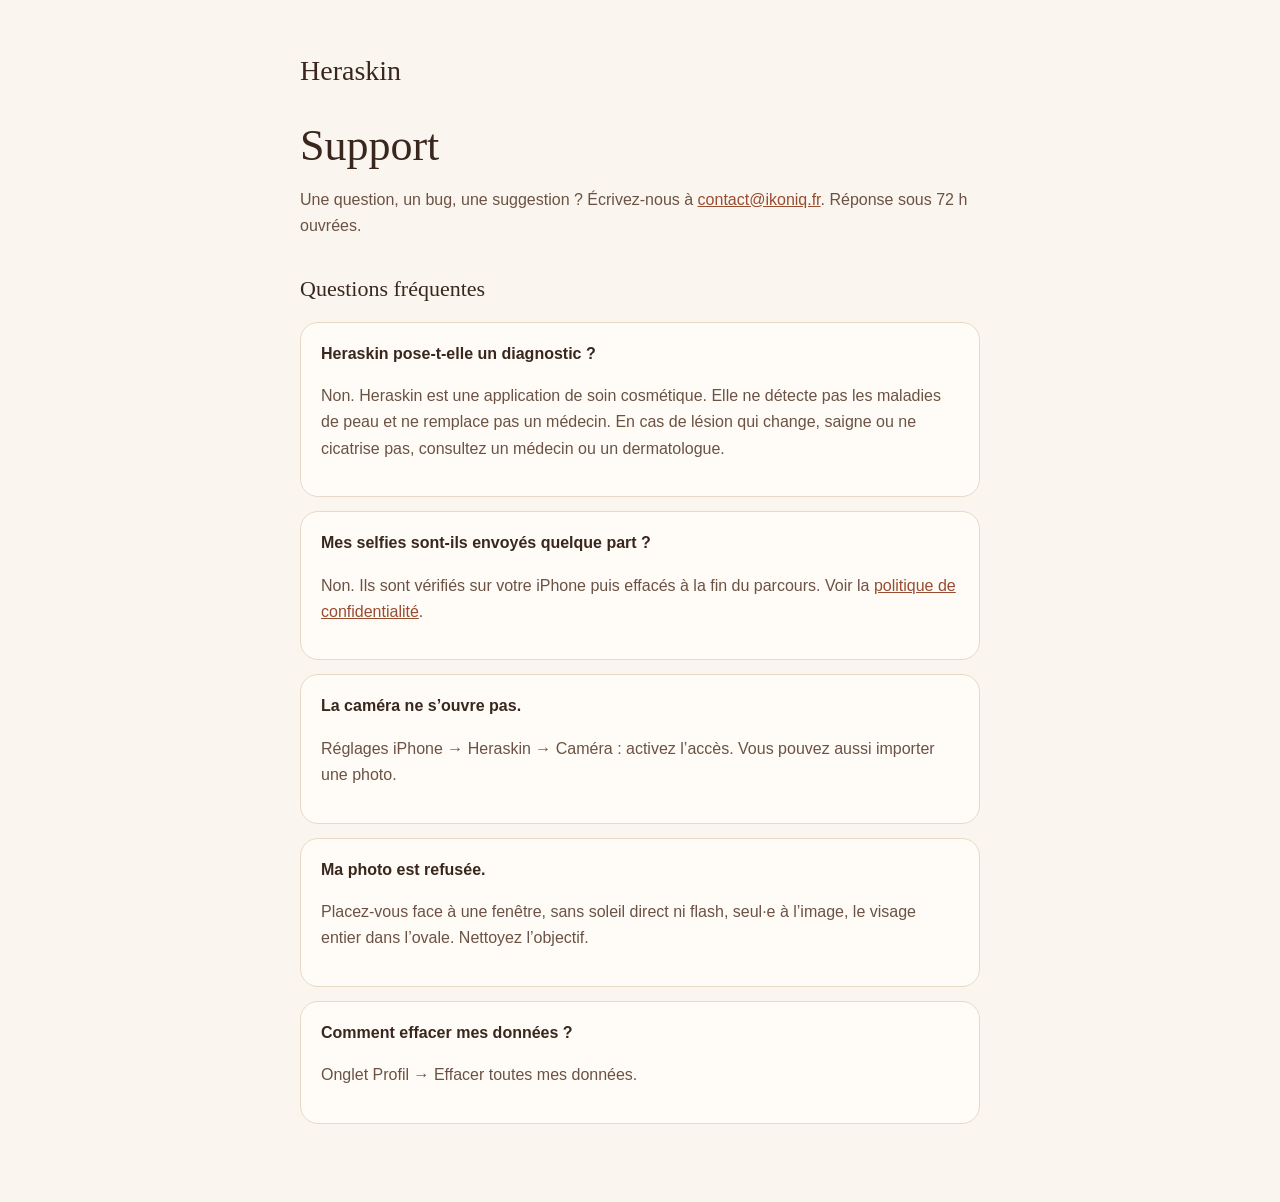
==== support/index.html @ dda8b34c "Pages confidentialité et support Heraskin Co-Authored-By: Claude Opus 5.5 <noreply@anthropic.com>" ====
<!doctype html><html lang="fr"><head><meta charset="utf-8"><meta name="viewport" content="width=device-width,initial-scale=1">
<title>Support — Heraskin</title><link rel="stylesheet" href="../style.css"></head><body><main>
<a class="brand" href="../">Heraskin</a>
<h1>Support</h1>
<p>Une question, un bug, une suggestion ? Écrivez-nous à <a href="mailto:contact@ikoniq.fr">contact@ikoniq.fr</a>. Réponse sous 72 h ouvrées.</p>

<h2>Questions fréquentes</h2>
<div class="card"><strong>Heraskin pose-t-elle un diagnostic ?</strong><p>Non. Heraskin est une application de soin cosmétique. Elle ne détecte pas les maladies de peau et ne remplace pas un médecin. En cas de lésion qui change, saigne ou ne cicatrise pas, consultez un médecin ou un dermatologue.</p></div>
<div class="card"><strong>Mes selfies sont-ils envoyés quelque part ?</strong><p>Non. Ils sont vérifiés sur votre iPhone puis effacés à la fin du parcours. Voir la <a href="../confidentialite/">politique de confidentialité</a>.</p></div>
<div class="card"><strong>La caméra ne s’ouvre pas.</strong><p>Réglages iPhone → Heraskin → Caméra : activez l’accès. Vous pouvez aussi importer une photo.</p></div>
<div class="card"><strong>Ma photo est refusée.</strong><p>Placez-vous face à une fenêtre, sans soleil direct ni flash, seul·e à l’image, le visage entier dans l’ovale. Nettoyez l’objectif.</p></div>
<div class="card"><strong>Comment effacer mes données ?</strong><p>Onglet Profil → Effacer toutes mes données.</p></div>
</main></body></html>
---- style.css ----
:root{--cream:#FAF6EF;--cacao:#39271E;--mocha:#6B5244;--line:#E8D9C6;--terra:#984C30;--paper:#FFFCF7}
*{box-sizing:border-box}body{margin:0;background:var(--cream);color:var(--cacao);font:16px/1.65 -apple-system,BlinkMacSystemFont,"Segoe UI",sans-serif}
main{max-width:720px;margin:0 auto;padding:48px 20px 64px}
.brand{font-family:Georgia,serif;font-size:28px;color:var(--cacao);text-decoration:none}
h1{font-family:Georgia,serif;font-weight:400;font-size:clamp(32px,6vw,44px);line-height:1.1;margin:28px 0 8px}
h2{font-family:Georgia,serif;font-weight:400;font-size:22px;margin:32px 0 6px}
p,li{color:var(--mocha)}a{color:var(--terra)}
.card{background:var(--paper);border:1px solid var(--line);border-radius:18px;padding:18px 20px;margin:14px 0}
small{color:var(--mocha)}nav a{margin-right:16px}
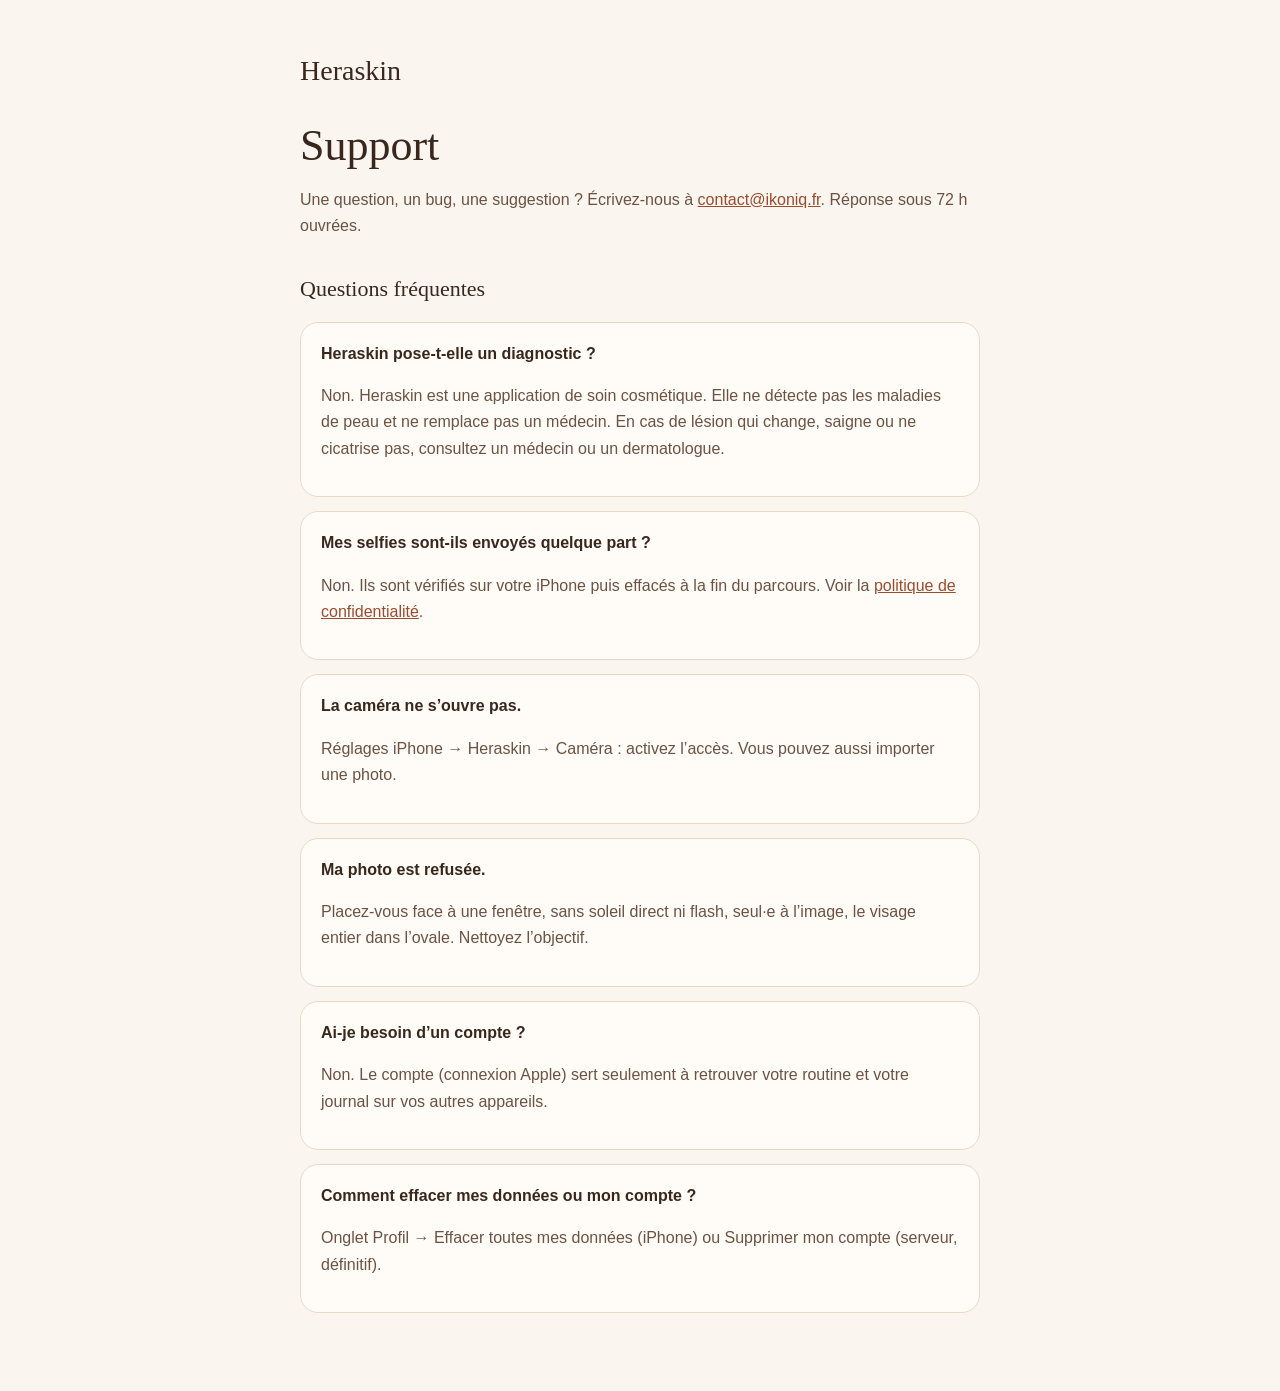
==== commit 131f6d65: "Confidentialité 1.1 : compte facultatif et synchronisation avec consentement Co-Authored-By: Claude " ====
--- a/support/index.html
+++ b/support/index.html
@@ -9,5 +9,6 @@
 <div class="card"><strong>Mes selfies sont-ils envoyés quelque part ?</strong><p>Non. Ils sont vérifiés sur votre iPhone puis effacés à la fin du parcours. Voir la <a href="../confidentialite/">politique de confidentialité</a>.</p></div>
 <div class="card"><strong>La caméra ne s’ouvre pas.</strong><p>Réglages iPhone → Heraskin → Caméra : activez l’accès. Vous pouvez aussi importer une photo.</p></div>
 <div class="card"><strong>Ma photo est refusée.</strong><p>Placez-vous face à une fenêtre, sans soleil direct ni flash, seul·e à l’image, le visage entier dans l’ovale. Nettoyez l’objectif.</p></div>
-<div class="card"><strong>Comment effacer mes données ?</strong><p>Onglet Profil → Effacer toutes mes données.</p></div>
+<div class="card"><strong>Ai-je besoin d’un compte ?</strong><p>Non. Le compte (connexion Apple) sert seulement à retrouver votre routine et votre journal sur vos autres appareils.</p></div>
+<div class="card"><strong>Comment effacer mes données ou mon compte ?</strong><p>Onglet Profil → Effacer toutes mes données (iPhone) ou Supprimer mon compte (serveur, définitif).</p></div>
 </main></body></html>
